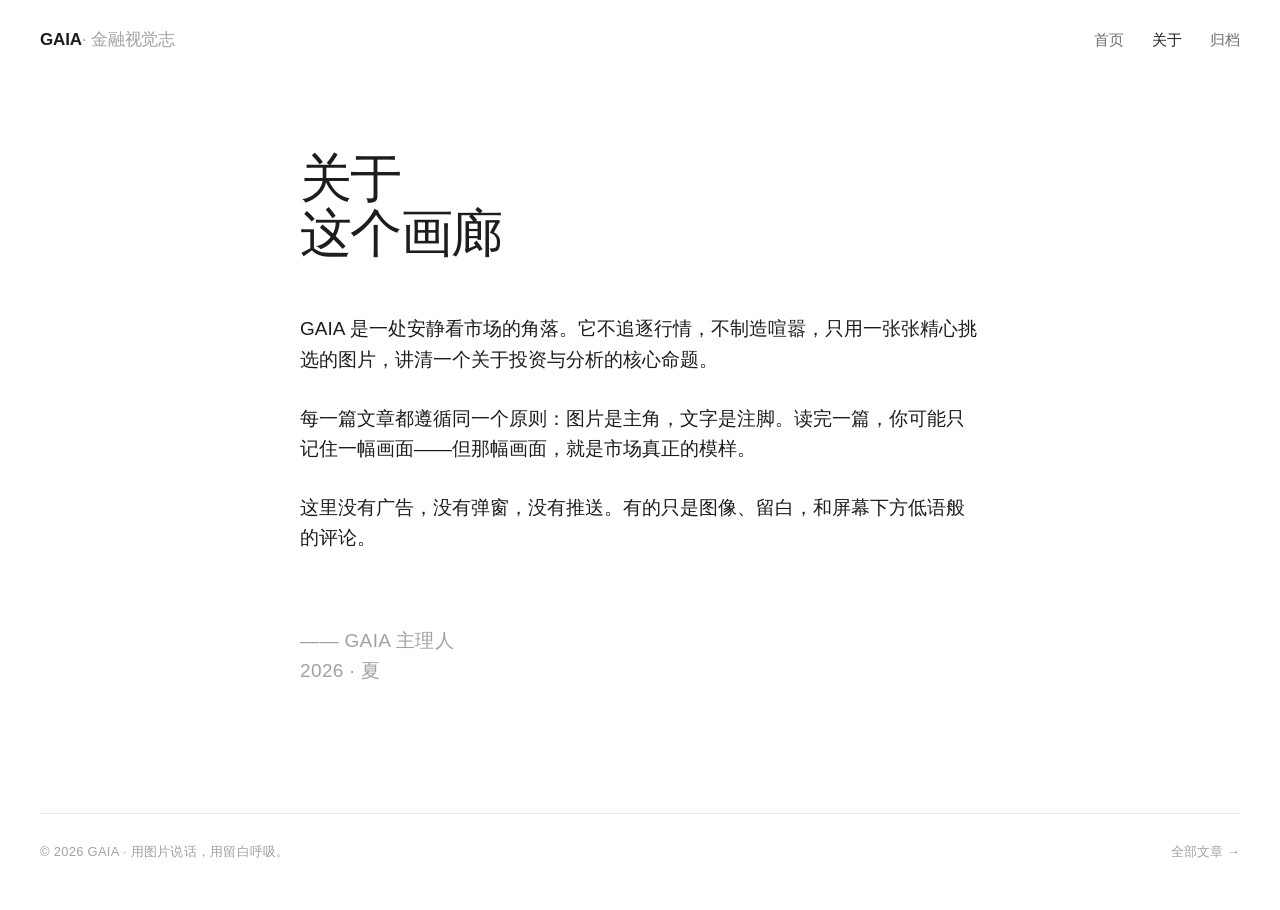
==== about.html @ 31d8d57d "init GAIA blog: gallery of finance & investment" ====
<!DOCTYPE html>
<html lang="zh-CN">
<head>
  <meta charset="UTF-8">
  <meta name="viewport" content="width=device-width, initial-scale=1, viewport-fit=cover">
  <title>关于 · GAIA</title>
  <meta name="description" content="关于 GAIA 金融投资视觉画廊——一个只讲重点的金融分析博客。" />
  <meta name="theme-color" content="#FFFFFF">
  <link rel="preconnect" href="https://images.unsplash.com">
  <link rel="stylesheet" href="css/style.css">
</head>
<body>

  <header class="site-nav">
    <div class="nav-inner">
      <a class="brand" href="index.html">GAIA<em>· 金融视觉志</em></a>
      <nav class="nav-links" aria-label="主导航">
        <a href="index.html">首页</a>
        <a href="about.html" aria-current="page">关于</a>
        <a href="archive.html">归档</a>
      </nav>
    </div>
  </header>

  <main>
    <article class="about">
      <h1>关于<br>这个画廊</h1>

      <p>GAIA 是一处安静看市场的角落。它不追逐行情，不制造喧嚣，只用一张张精心挑选的图片，讲清一个关于投资与分析的核心命题。</p>

      <p>每一篇文章都遵循同一个原则：图片是主角，文字是注脚。读完一篇，你可能只记住一幅画面——但那幅画面，就是市场真正的模样。</p>

      <p>这里没有广告，没有弹窗，没有推送。有的只是图像、留白，和屏幕下方低语般的评论。</p>

      <p class="about-sign">—— GAIA 主理人<br>2026 · 夏</p>
    </article>
  </main>

  <footer class="site-footer">
    <div class="footer-inner">
      <small>© 2026 GAIA · 用图片说话，用留白呼吸。</small>
      <a href="archive.html">全部文章 →</a>
    </div>
  </footer>

</body>
</html>
---- css/style.css ----
/* ============================================================
   GAIA — 金融投资视觉画廊
   极简苹果风：留白 · 无边框 · 无装饰
   ============================================================ */

:root {
  --bg: #FFFFFF;
  --ink: #1D1D1F;
  --ink-soft: #6E6E73;
  --ink-faint: #A1A1A6;
  --hairline: #E8E8ED;
  --accent: #000000;
  --max-read: 680px;
  --gutter: 24px;
}

* { margin: 0; padding: 0; box-sizing: border-box; }

html {
  -webkit-text-size-adjust: 100%;
  scroll-behavior: smooth;
}

body {
  background: var(--bg);
  color: var(--ink);
  font-family: -apple-system, BlinkMacSystemFont, "SF Pro Text",
    "SF Pro Display", "Helvetica Neue", "PingFang SC",
    "Hiragino Sans GB", "Microsoft YaHei", sans-serif;
  font-size: 19px;
  line-height: 1.6;
  font-synthesis: none;
  -webkit-font-smoothing: antialiased;
  -moz-osx-font-smoothing: grayscale;
  text-rendering: optimizeLegibility;
  overflow-x: hidden;
}

img {
  display: block;
  width: 100%;
  height: auto;
  -webkit-user-select: none;
  user-select: none;
}

a {
  color: inherit;
  text-decoration: none;
  -webkit-tap-highlight-color: transparent;
}

a:focus-visible {
  outline: 2px solid var(--ink);
  outline-offset: 4px;
  border-radius: 2px;
}

/* ---------------- 导航 ---------------- */
.site-nav {
  width: 100%;
  padding: 0 var(--gutter);
}

.nav-inner {
  max-width: 1200px;
  margin: 0 auto;
  padding: 26px 0;
  display: flex;
  align-items: baseline;
  justify-content: space-between;
}

.brand {
  font-size: 17px;
  font-weight: 600;
  letter-spacing: -0.01em;
}

.brand em {
  font-style: normal;
  color: var(--ink-faint);
  font-weight: 400;
}

.nav-links {
  display: flex;
  gap: 28px;
}

.nav-links a {
  font-size: 15px;
  color: var(--ink-soft);
  transition: color .2s ease;
}

.nav-links a:hover { color: var(--ink); }
.nav-links a[aria-current="page"] { color: var(--ink); font-weight: 600; }

/* ---------------- 布局骨架 ---------------- */
.container {
  max-width: 1200px;
  margin: 0 auto;
  padding: 0 var(--gutter);
}

.hero {
  padding: 9vh 0 6vh;
}

.hero h1 {
  font-size: clamp(40px, 6vw, 64px);
  font-weight: 700;
  letter-spacing: -0.03em;
  line-height: 1.05;
}

.hero p {
  margin-top: 20px;
  font-size: 19px;
  color: var(--ink-soft);
  max-width: 560px;
}

/* ---------------- 首页：画廊网格 ---------------- */
.gallery {
  padding: 0 0 10vh;
}

.gallery-item {
  display: block;
  margin-bottom: 9vh;
}

.gallery-item:last-child { margin-bottom: 0; }

.gallery-figure {
  overflow: hidden;
}

.gallery-figure img {
  aspect-ratio: 3 / 2;
  object-fit: cover;
  transition: transform .6s cubic-bezier(.22,.61,.36,1);
}

.gallery-item:hover .gallery-figure img {
  transform: scale(1.02);
}

.gallery-caption {
  padding: 14px 2px 0;
}

.gallery-caption h2 {
  font-size: clamp(22px, 2.6vw, 28px);
  font-weight: 600;
  letter-spacing: -0.015em;
  line-height: 1.3;
}

.gallery-caption time {
  display: block;
  margin-top: 6px;
  font-size: 14px;
  color: var(--ink-faint);
  letter-spacing: 0.02em;
}

/* ---------------- 博文页 ---------------- */
.post {
  padding: 8vh 0 12vh;
}

.post-head {
  max-width: var(--max-read);
  margin: 0 auto;
}

.post-head h1 {
  font-size: clamp(32px, 4.6vw, 48px);
  font-weight: 700;
  letter-spacing: -0.025em;
  line-height: 1.1;
}

.post-head time {
  display: block;
  margin-top: 18px;
  font-size: 14px;
  color: var(--ink-faint);
  letter-spacing: 0.04em;
  text-transform: uppercase;
}

/* 正文：文字左对齐，图片全宽居中 */
.post-body {
  max-width: var(--max-read);
  margin: 0 auto;
}

.post-body p {
  margin: 0 0 1.4em;
  font-size: 19px;
  line-height: 1.6;
  color: var(--ink);
}

.post-body p:last-child { margin-bottom: 0; }

.post-figure {
  margin: 6vh auto;
  max-width: 1200px;
}

.post-figure img {
  aspect-ratio: 16 / 10;
  object-fit: cover;
}

.post-figure figcaption {
  margin-top: 10px;
  padding: 0 2px;
  font-size: 13px;
  color: var(--ink-faint);
  letter-spacing: 0.02em;
}

.post-divider {
  height: 1px;
  background: var(--hairline);
  margin: 10vh auto;
  max-width: var(--max-read);
}

.post-foot {
  max-width: var(--max-read);
  margin: 0 auto;
  padding-bottom: 10vh;
}

.post-foot a {
  display: inline-block;
  font-size: 15px;
  color: var(--ink-soft);
  transition: color .2s ease;
}

.post-foot a:hover { color: var(--ink); }

/* ---------------- Giscus 评论区 ---------------- */
.comments {
  max-width: var(--max-read);
  margin: 0 auto;
  padding: 0 0 14vh;
}

.comments h2 {
  font-size: 17px;
  font-weight: 600;
  color: var(--ink);
  margin-bottom: 24px;
  letter-spacing: -0.01em;
}

.giscus {
  width: 100%;
}

/* ---------------- 关于页 ---------------- */
.about {
  max-width: var(--max-read);
  margin: 0 auto;
  padding: 8vh 0 14vh;
}

.about h1 {
  font-size: clamp(36px, 5vw, 52px);
  font-weight: 700;
  letter-spacing: -0.03em;
  line-height: 1.05;
  margin-bottom: 6vh;
}

.about p {
  margin-bottom: 1.5em;
  font-size: 19px;
  line-height: 1.6;
}

.about p:last-child { margin-bottom: 0; }

.about-sign {
  margin-top: 8vh;
  font-size: 15px;
  color: var(--ink-faint);
  letter-spacing: 0.02em;
}

/* ---------------- 归档页 ---------------- */
.archive {
  max-width: var(--max-read);
  margin: 0 auto;
  padding: 8vh 0 14vh;
}

.archive h1 {
  font-size: clamp(36px, 5vw, 52px);
  font-weight: 700;
  letter-spacing: -0.03em;
  line-height: 1.05;
  margin-bottom: 8vh;
}

.archive-year {
  font-size: 14px;
  color: var(--ink-faint);
  letter-spacing: 0.08em;
  text-transform: uppercase;
  margin-bottom: 28px;
}

.archive-list {
  list-style: none;
}

.archive-list li {
  padding: 26px 0;
  border-bottom: 1px solid var(--hairline);
}

.archive-list li:first-child { padding-top: 0; }
.archive-list li:last-child { border-bottom: none; }

.archive-list a {
  display: flex;
  align-items: baseline;
  justify-content: space-between;
  gap: 24px;
}

.archive-list .t {
  font-size: 19px;
  font-weight: 500;
  letter-spacing: -0.01em;
  transition: color .2s ease;
}

.archive-list a:hover .t { color: var(--ink-soft); }

.archive-list .d {
  font-size: 14px;
  color: var(--ink-faint);
  white-space: nowrap;
}

/* ---------------- 页脚 ---------------- */
.site-footer {
  padding: 0 var(--gutter) 48px;
}

.footer-inner {
  max-width: 1200px;
  margin: 0 auto;
  padding-top: 28px;
  border-top: 1px solid var(--hairline);
  display: flex;
  align-items: baseline;
  justify-content: space-between;
  gap: 16px;
  flex-wrap: wrap;
}

.footer-inner small {
  font-size: 13px;
  color: var(--ink-faint);
  letter-spacing: 0.02em;
}

.footer-inner a {
  font-size: 13px;
  color: var(--ink-faint);
  transition: color .2s ease;
}

.footer-inner a:hover { color: var(--ink); }

/* ---------------- 响应式 ---------------- */
@media (max-width: 640px) {
  body { font-size: 18px; }

  .nav-inner { padding: 20px 0; }
  .nav-links { gap: 22px; }
  .nav-links a { font-size: 15px; }

  .hero { padding: 7vh 0 5vh; }
  .gallery-item { margin-bottom: 7vh; }
  .gallery-caption h2 { font-size: 21px; }

  .post { padding: 6vh 0 9vh; }
  .post-figure { margin: 4.5vh auto; }
  .post-divider { margin: 8vh auto; }

  .archive-list a {
    flex-direction: column;
    gap: 6px;
  }

  .archive-list .d { white-space: normal; }
}

/* 触控设备：去掉 hover 缩放避免粘连感 */
@media (hover: none) {
  .gallery-item:hover .gallery-figure img { transform: none; }
}

/* ---------------- 减弱动效偏好 ---------------- */
@media (prefers-reduced-motion: reduce) {
  * { transition: none !important; }
  html { scroll-behavior: auto; }
}

/* ---------------- 预加载字体提示 ---------------- */
.fonts-loaded body {
  font-family: -apple-system, BlinkMacSystemFont, "SF Pro Text",
    "Helvetica Neue", "PingFang SC", "Hiragino Sans GB",
    "Microsoft YaHei", sans-serif;
}
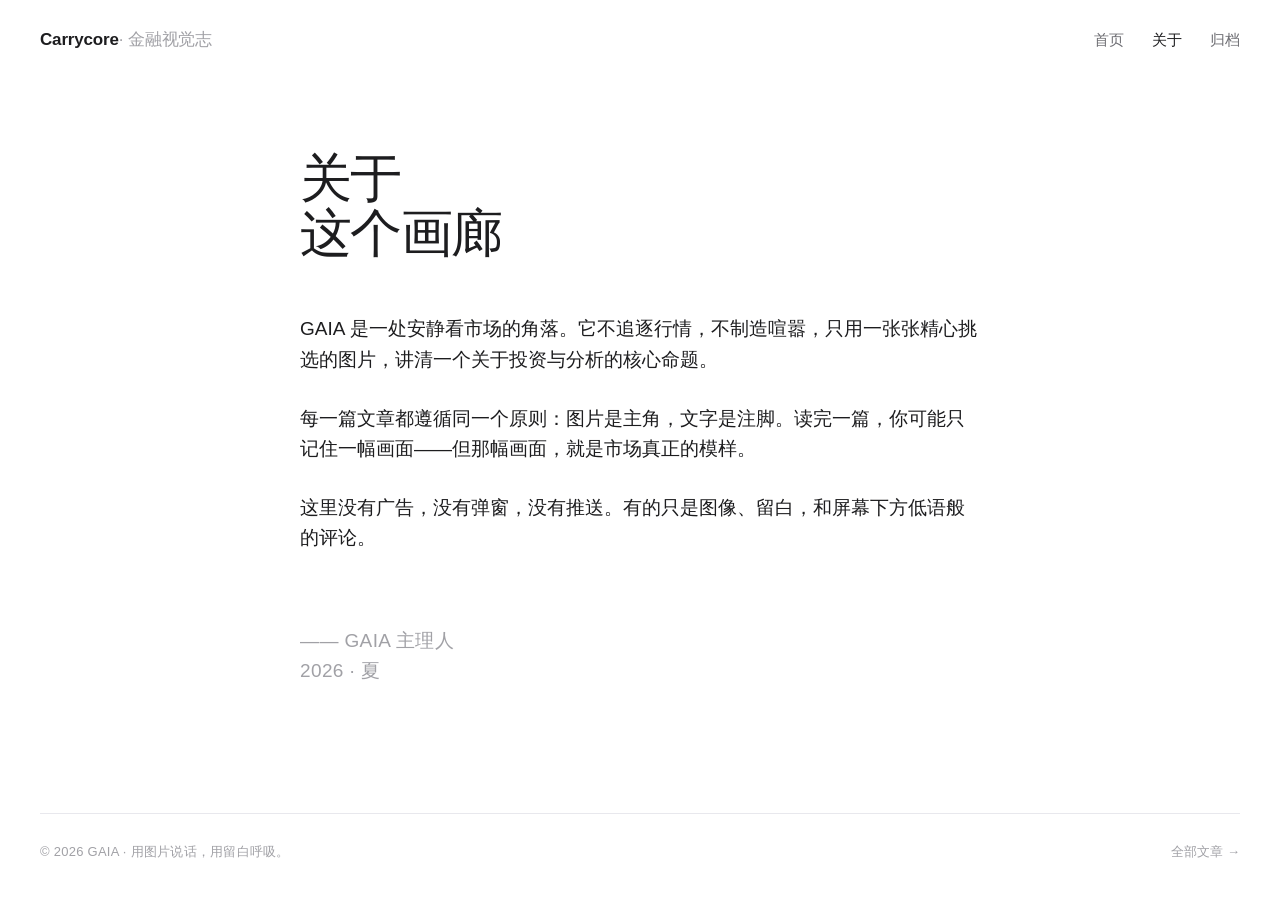
==== commit 13f3187e: "brand: rename GAIA to Carrycore" ====
--- a/about.html
+++ b/about.html
@@ -13,7 +13,7 @@
 
   <header class="site-nav">
     <div class="nav-inner">
-      <a class="brand" href="index.html">GAIA<em>· 金融视觉志</em></a>
+      <a class="brand" href="index.html">Carrycore<em>· 金融视觉志</em></a>
       <nav class="nav-links" aria-label="主导航">
         <a href="index.html">首页</a>
         <a href="about.html" aria-current="page">关于</a>
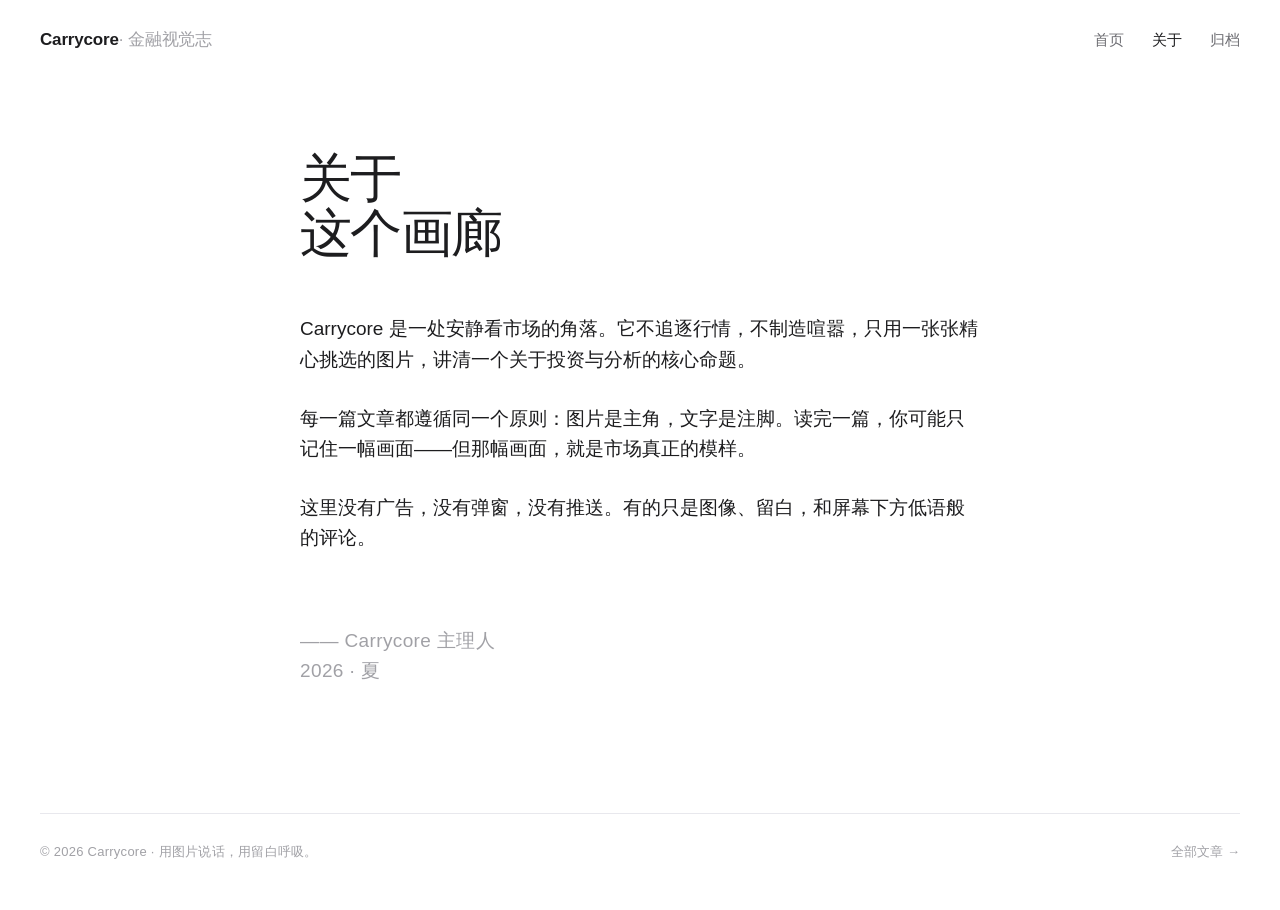
==== commit ae3f441d: "brand: replace all GAIA with Carrycore" ====
--- a/about.html
+++ b/about.html
@@ -3,8 +3,8 @@
 <head>
   <meta charset="UTF-8">
   <meta name="viewport" content="width=device-width, initial-scale=1, viewport-fit=cover">
-  <title>关于 · GAIA</title>
-  <meta name="description" content="关于 GAIA 金融投资视觉画廊——一个只讲重点的金融分析博客。" />
+  <title>关于 · Carrycore</title>
+  <meta name="description" content="关于 Carrycore 金融投资视觉画廊——一个只讲重点的金融分析博客。" />
   <meta name="theme-color" content="#FFFFFF">
   <link rel="preconnect" href="https://images.unsplash.com">
   <link rel="stylesheet" href="css/style.css">
@@ -26,19 +26,19 @@
     <article class="about">
       <h1>关于<br>这个画廊</h1>
 
-      <p>GAIA 是一处安静看市场的角落。它不追逐行情，不制造喧嚣，只用一张张精心挑选的图片，讲清一个关于投资与分析的核心命题。</p>
+      <p>Carrycore 是一处安静看市场的角落。它不追逐行情，不制造喧嚣，只用一张张精心挑选的图片，讲清一个关于投资与分析的核心命题。</p>
 
       <p>每一篇文章都遵循同一个原则：图片是主角，文字是注脚。读完一篇，你可能只记住一幅画面——但那幅画面，就是市场真正的模样。</p>
 
       <p>这里没有广告，没有弹窗，没有推送。有的只是图像、留白，和屏幕下方低语般的评论。</p>
 
-      <p class="about-sign">—— GAIA 主理人<br>2026 · 夏</p>
+      <p class="about-sign">—— Carrycore 主理人<br>2026 · 夏</p>
     </article>
   </main>
 
   <footer class="site-footer">
     <div class="footer-inner">
-      <small>© 2026 GAIA · 用图片说话，用留白呼吸。</small>
+      <small>© 2026 Carrycore · 用图片说话，用留白呼吸。</small>
       <a href="archive.html">全部文章 →</a>
     </div>
   </footer>
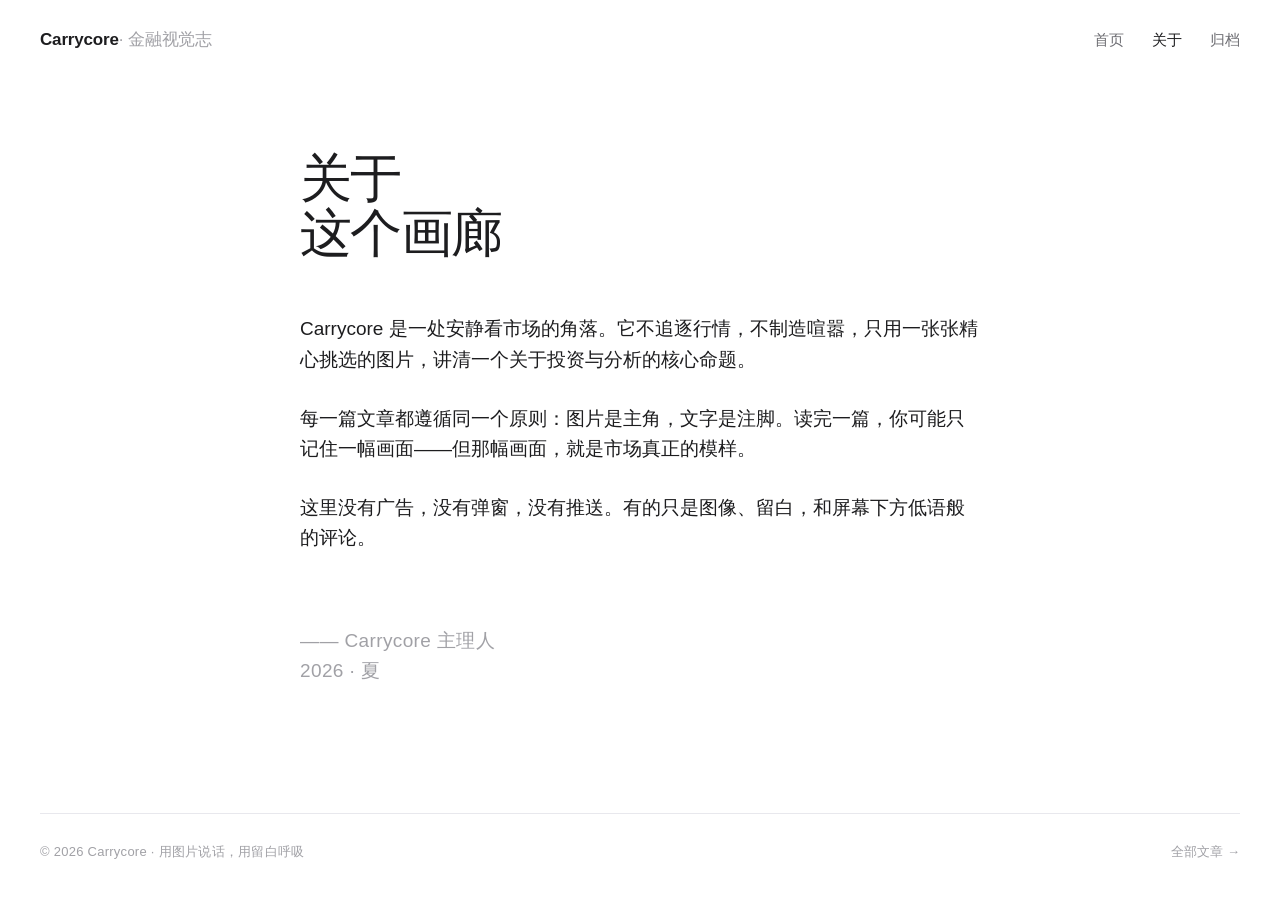
==== commit 6935513b: "footer: remove punctuation" ====
--- a/about.html
+++ b/about.html
@@ -38,7 +38,7 @@
 
   <footer class="site-footer">
     <div class="footer-inner">
-      <small>© 2026 Carrycore · 用图片说话，用留白呼吸。</small>
+      <small>© 2026 Carrycore · 用图片说话，用留白呼吸</small>
       <a href="archive.html">全部文章 →</a>
     </div>
   </footer>
